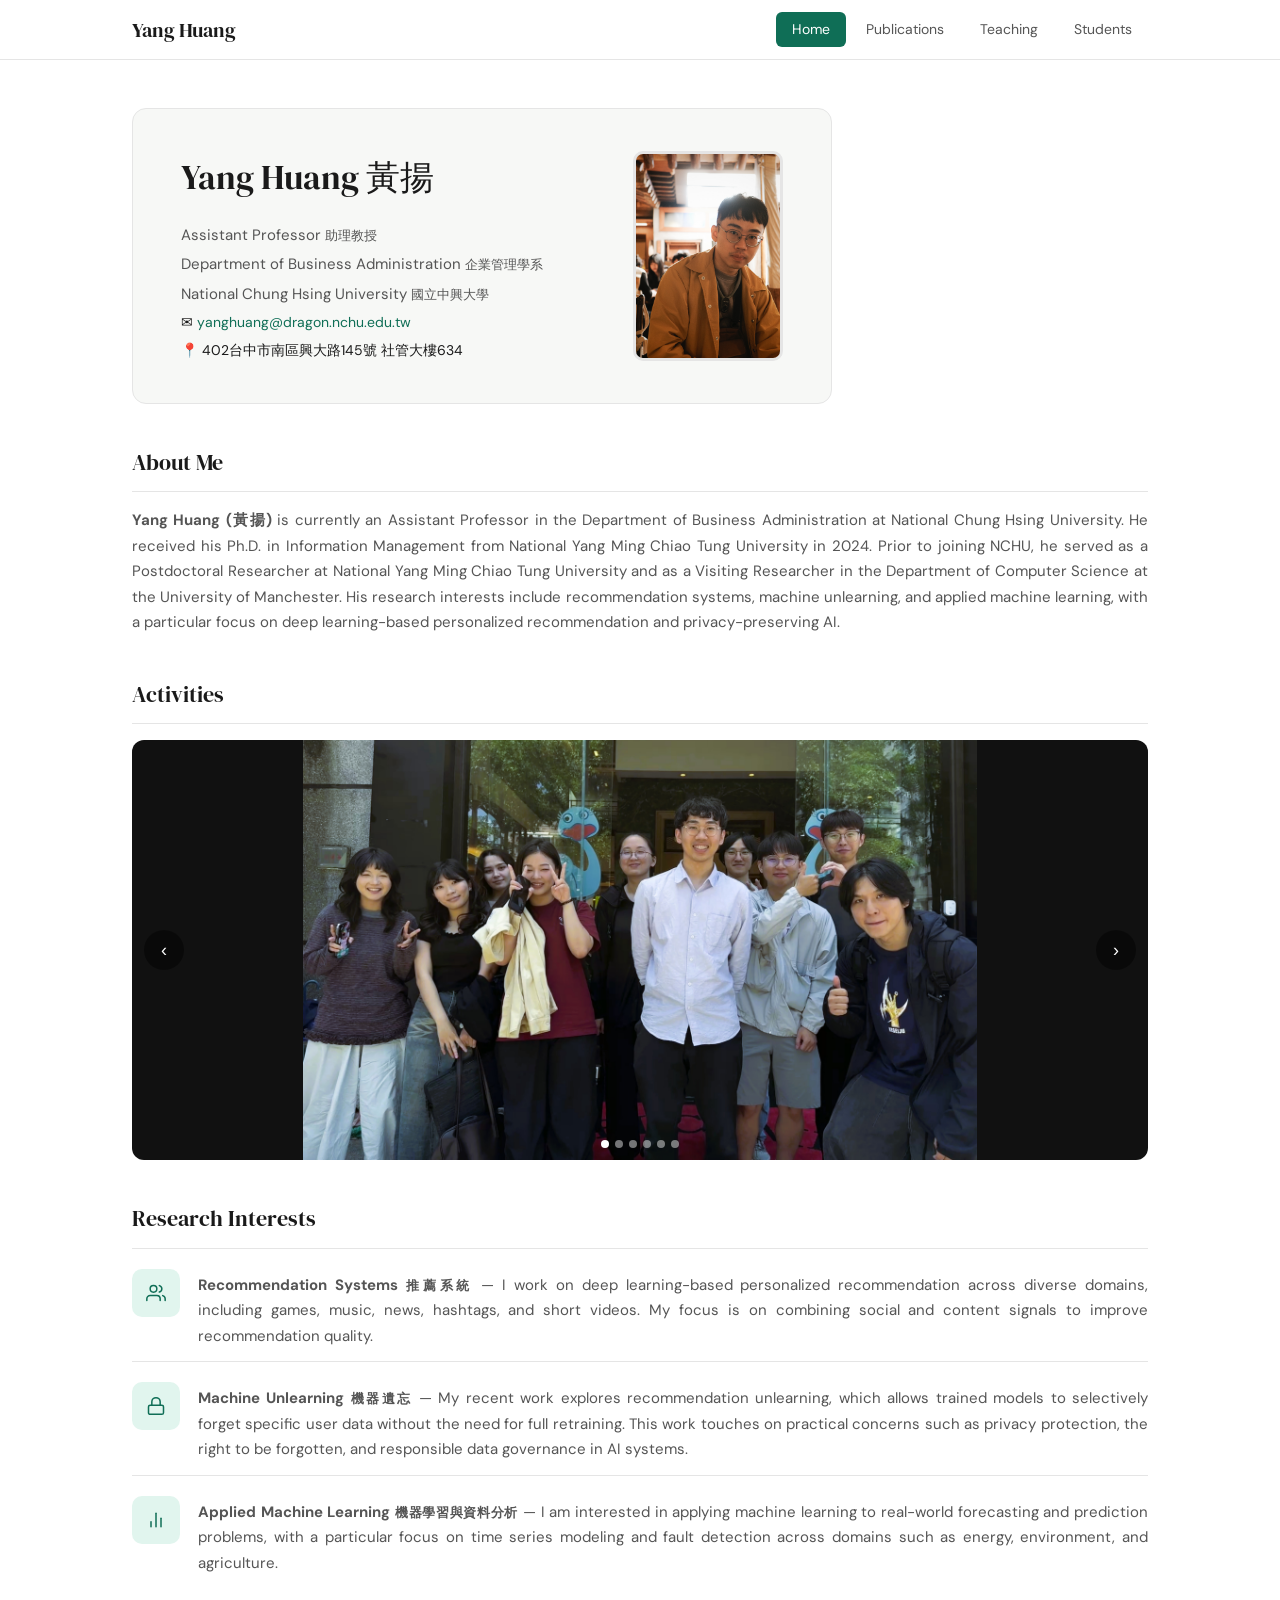
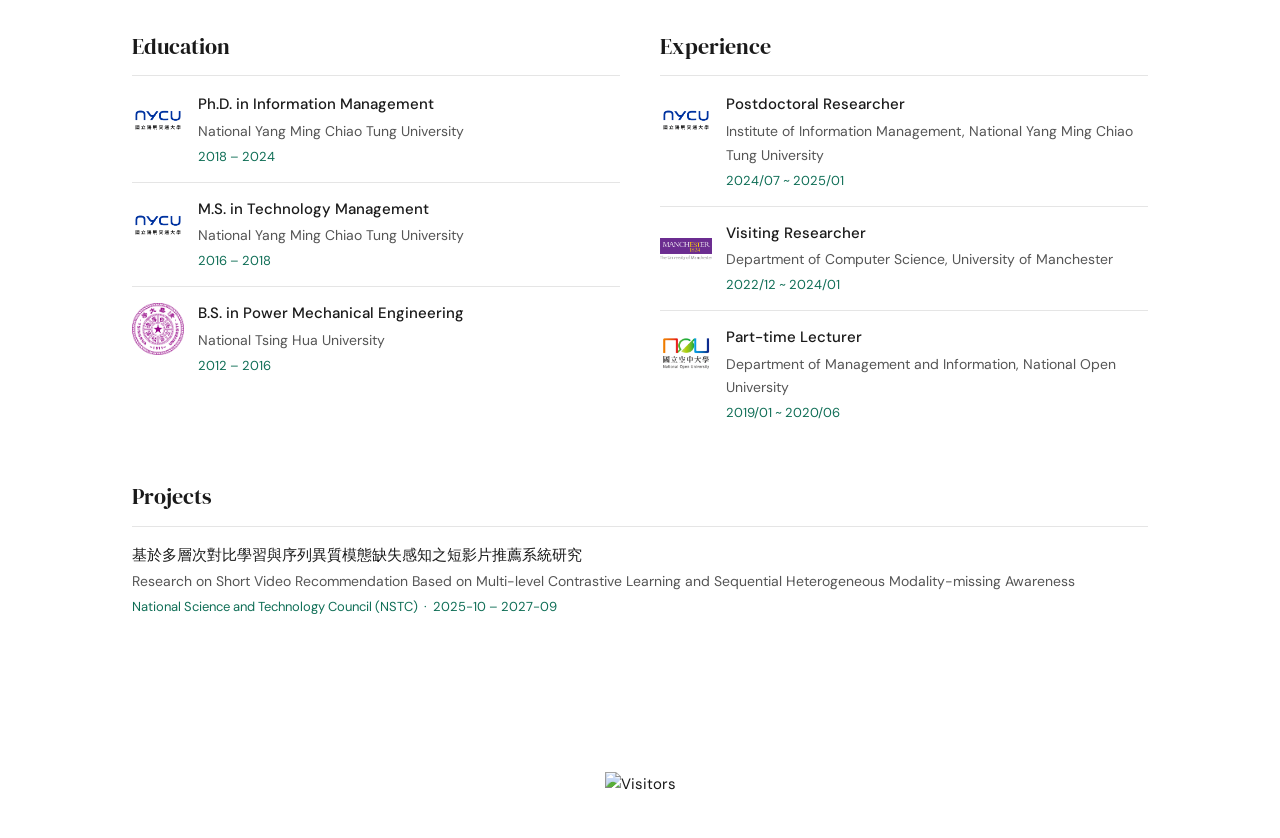
==== index.html @ a2b4f108 "Add files via upload" ====
<!DOCTYPE html>
<html lang="en">
<head>
<!-- Google tag (gtag.js) -->
<script async src="https://www.googletagmanager.com/gtag/js?id=G-E11SSV009G"></script>
<script>
  window.dataLayer = window.dataLayer || [];
  function gtag(){dataLayer.push(arguments);}
  gtag('js', new Date());
  gtag('config', 'G-E11SSV009G');
</script>
<meta charset="UTF-8">
<meta name="viewport" content="width=device-width, initial-scale=1.0">
<title>Yang Huang | National Chung Hsing University</title>
<meta name="description" content="Yang Huang (黃揚) is an Assistant Professor in the Department of Business Administration at National Chung Hsing University. His research focuses on recommendation systems, machine unlearning, and applied machine learning.">
<meta name="author" content="Yang Huang">
<link rel="canonical" href="https://yanghuangtw.github.io/">
<script type="application/ld+json">
{
  "@context": "https://schema.org",
  "@type": "Person",
  "name": "Yang Huang",
  "alternateName": "黃揚",
  "jobTitle": "Assistant Professor",
  "affiliation": {
    "@type": "Organization",
    "name": "National Chung Hsing University",
    "url": "https://www.nchu.edu.tw"
  },
  "url": "https://yanghuangtw.github.io",
  "email": "yanghuang@dragon.nchu.edu.tw",
  "sameAs": [
    "https://scholar.google.com/citations?user=jiFq088AAAAJ"
  ]
}
</script>
<link rel="stylesheet" href="style.css">
<style>
  .edu-item {
    display: flex;
    align-items: flex-start;
    gap: 14px;
  }
  .edu-logo {
    width: 52px;
    height: 52px;
    object-fit: contain;
    flex-shrink: 0;
    margin-top: 2px;
  }
  .edu-content {
    flex: 1;
  }
</style>
</head>
<body>
<nav>
  <div class="nav-inner">
    <a class="nav-name" href="index.html">Yang Huang</a>
    <div class="nav-links">
      <a href="index.html" class="active">Home</a>
      <a href="publications.html">Publications</a>
      <a href="teaching.html">Teaching</a>
      <a href="students.html">Students</a>
    </div>
  </div>
</nav>

<div class="container">
  <div class="hero-card">
    <div class="hero-text">
      <h1>Yang Huang 黃揚</h1>
      <p class="role">Assistant Professor <span style="color: var(--text-muted); font-size: 13px;">助理教授</span></p>
      <p class="role">Department of Business Administration <span style="color: var(--text-muted); font-size: 13px;">企業管理學系</span></p>
      <p class="role">National Chung Hsing University <span style="color: var(--text-muted); font-size: 13px;">國立中興大學</span></p>
      <p class="email">✉ <a href="mailto:yanghuang@dragon.nchu.edu.tw">yanghuang@dragon.nchu.edu.tw</a></p>
      <p class="email">📍 402台中市南區興大路145號 社管大樓634</p>
    </div>
    <img class="avatar" src="images/photo.JPG" alt="Yang Huang" onerror="this.style.display='none'">
  </div>

  <div class="section">
    <h2>About Me</h2>
    <p><strong>Yang Huang (黃揚)</strong> is currently an Assistant Professor in the Department of Business Administration at National Chung Hsing University. He received his Ph.D. in Information Management from National Yang Ming Chiao Tung University in 2024. Prior to joining NCHU, he served as a Postdoctoral Researcher at National Yang Ming Chiao Tung University and as a Visiting Researcher in the Department of Computer Science at the University of Manchester. His research interests include recommendation systems, machine unlearning, and applied machine learning, with a particular focus on deep learning-based personalized recommendation and privacy-preserving AI.</p>
  </div>

  <div class="section">
    <h2>Activities</h2>
    <div style="position: relative;">
      <div id="carousel" style="overflow: hidden; border-radius: 12px; background: #111;">
        <div id="carousel-track" style="display: flex; transition: transform 0.4s ease;">
          <div style="min-width: 100%; display: flex; align-items: center; justify-content: center; height: 420px;"><img src="images/Activities/合照.jpg" alt="Lab Activities" style="max-width: 100%; max-height: 420px; object-fit: contain;"></div>
          <div style="min-width: 100%; display: flex; align-items: center; justify-content: center; height: 420px;"><img src="images/Activities/1.jpg" alt="Activity 1" style="max-width: 100%; max-height: 420px; object-fit: contain;"></div>
          <div style="min-width: 100%; display: flex; align-items: center; justify-content: center; height: 420px;"><img src="images/Activities/2.jpg" alt="Activity 2" style="max-width: 100%; max-height: 420px; object-fit: contain;"></div>
          <div style="min-width: 100%; display: flex; align-items: center; justify-content: center; height: 420px;"><img src="images/Activities/3.jpg" alt="Activity 3" style="max-width: 100%; max-height: 420px; object-fit: contain;"></div>
          <div style="min-width: 100%; display: flex; align-items: center; justify-content: center; height: 420px;"><img src="images/Activities/4.jpg" alt="Activity 4" style="max-width: 100%; max-height: 420px; object-fit: contain;"></div>
          <div style="min-width: 100%; display: flex; align-items: center; justify-content: center; height: 420px;"><img src="images/Activities/5.jpg" alt="Activity 5" style="max-width: 100%; max-height: 420px; object-fit: contain;"></div>
        </div>
      </div>
      <button onclick="moveCarousel(-1)" style="position: absolute; left: 12px; top: 50%; transform: translateY(-50%); background: rgba(0,0,0,0.45); border: none; color: white; width: 40px; height: 40px; border-radius: 50%; font-size: 18px; cursor: pointer; display: flex; align-items: center; justify-content: center;">&#8249;</button>
      <button onclick="moveCarousel(1)" style="position: absolute; right: 12px; top: 50%; transform: translateY(-50%); background: rgba(0,0,0,0.45); border: none; color: white; width: 40px; height: 40px; border-radius: 50%; font-size: 18px; cursor: pointer; display: flex; align-items: center; justify-content: center;">&#8250;</button>
      <div id="carousel-dots" style="position: absolute; bottom: 12px; left: 50%; transform: translateX(-50%); display: flex; gap: 6px;">
        <span onclick="goToSlide(0)" style="width: 8px; height: 8px; border-radius: 50%; background: white; opacity: 1; cursor: pointer; display: block;"></span>
        <span onclick="goToSlide(1)" style="width: 8px; height: 8px; border-radius: 50%; background: white; opacity: 0.45; cursor: pointer; display: block;"></span>
        <span onclick="goToSlide(2)" style="width: 8px; height: 8px; border-radius: 50%; background: white; opacity: 0.45; cursor: pointer; display: block;"></span>
        <span onclick="goToSlide(3)" style="width: 8px; height: 8px; border-radius: 50%; background: white; opacity: 0.45; cursor: pointer; display: block;"></span>
        <span onclick="goToSlide(4)" style="width: 8px; height: 8px; border-radius: 50%; background: white; opacity: 0.45; cursor: pointer; display: block;"></span>
        <span onclick="goToSlide(5)" style="width: 8px; height: 8px; border-radius: 50%; background: white; opacity: 0.45; cursor: pointer; display: block;"></span>
      </div>
    </div>
  </div>

  <script>
    let current = 0;
    const total = 6;
    function updateCarousel() {
      document.getElementById('carousel-track').style.transform = 'translateX(-' + (current * 100) + '%)';
      const dots = document.querySelectorAll('#carousel-dots span');
      dots.forEach((d, i) => d.style.opacity = i === current ? '1' : '0.45');
    }
    function moveCarousel(dir) {
      current = (current + dir + total) % total;
      updateCarousel();
    }
    function goToSlide(i) {
      current = i;
      updateCarousel();
    }
  </script>

  <div class="section" id="photo-before-research">
    <h2>Research Interests</h2>
    <ul class="research-list">
      <li style="display: flex; gap: 18px; align-items: flex-start; padding: 20px 0 12px; border-bottom: 1px solid var(--border);">
        <div style="width: 48px; height: 48px; border-radius: 10px; background: var(--green-light); display: flex; align-items: center; justify-content: center; flex-shrink: 0;">
          <svg width="20" height="20" viewBox="0 0 24 24" fill="none" stroke="#0F6E56" stroke-width="1.8" stroke-linecap="round" stroke-linejoin="round"><path d="M17 21v-2a4 4 0 0 0-4-4H5a4 4 0 0 0-4 4v2"/><circle cx="9" cy="7" r="4"/><path d="M23 21v-2a4 4 0 0 0-3-3.87"/><path d="M16 3.13a4 4 0 0 1 0 7.75"/></svg>
        </div>
        <div style="padding-top: 4px;"><strong>Recommendation Systems <span style="color: var(--text-muted); font-size: 13px;">推薦系統</span></strong> — I work on deep learning-based personalized recommendation across diverse domains, including games, music, news, hashtags, and short videos. My focus is on combining social and content signals to improve recommendation quality.</div>
      </li>
      <li style="display: flex; gap: 18px; align-items: flex-start; padding: 20px 0 12px; border-bottom: 1px solid var(--border);">
        <div style="width: 48px; height: 48px; border-radius: 10px; background: var(--green-light); display: flex; align-items: center; justify-content: center; flex-shrink: 0;">
          <svg width="20" height="20" viewBox="0 0 24 24" fill="none" stroke="#0F6E56" stroke-width="1.8" stroke-linecap="round" stroke-linejoin="round"><rect x="3" y="11" width="18" height="11" rx="2" ry="2"/><path d="M7 11V7a5 5 0 0 1 10 0v4"/></svg>
        </div>
        <div style="padding-top: 4px;"><strong>Machine Unlearning <span style="color: var(--text-muted); font-size: 13px;">機器遺忘</span></strong> — My recent work explores recommendation unlearning, which allows trained models to selectively forget specific user data without the need for full retraining. This work touches on practical concerns such as privacy protection, the right to be forgotten, and responsible data governance in AI systems.</div>
      </li>
      <li style="display: flex; gap: 18px; align-items: flex-start; padding: 20px 0 12px;">
        <div style="width: 48px; height: 48px; border-radius: 10px; background: var(--green-light); display: flex; align-items: center; justify-content: center; flex-shrink: 0;">
          <svg width="20" height="20" viewBox="0 0 24 24" fill="none" stroke="#0F6E56" stroke-width="1.8" stroke-linecap="round" stroke-linejoin="round"><line x1="18" y1="20" x2="18" y2="10"/><line x1="12" y1="20" x2="12" y2="4"/><line x1="6" y1="20" x2="6" y2="14"/></svg>
        </div>
        <div style="padding-top: 4px;"><strong>Applied Machine Learning <span style="color: var(--text-muted); font-size: 13px;">機器學習與資料分析</span></strong> — I am interested in applying machine learning to real-world forecasting and prediction problems, with a particular focus on time series modeling and fault detection across domains such as energy, environment, and agriculture.</div>
      </li>
    </ul>
  </div>

  <div class="two-col">
    <div class="section">
      <h2>Education</h2>

      <div class="edu-item">
        <img class="edu-logo" src="images/logo-nycu.png" alt="NYCU">
        <div class="edu-content">
          <div class="degree">Ph.D. in Information Management</div>
          <div class="school">National Yang Ming Chiao Tung University</div>
          <div class="year">2018 – 2024</div>
        </div>
      </div>

      <div class="edu-item">
        <img class="edu-logo" src="images/logo-nycu.png" alt="NYCU">
        <div class="edu-content">
          <div class="degree">M.S. in Technology Management</div>
          <div class="school">National Yang Ming Chiao Tung University</div>
          <div class="year">2016 – 2018</div>
        </div>
      </div>

      <div class="edu-item">
        <img class="edu-logo" src="images/logo-nthu.png" alt="NTHU">
        <div class="edu-content">
          <div class="degree">B.S. in Power Mechanical Engineering</div>
          <div class="school">National Tsing Hua University</div>
          <div class="year">2012 – 2016</div>
        </div>
      </div>
    </div>

    <div class="section">
      <h2>Experience</h2>

      <div class="edu-item">
        <img class="edu-logo" src="images/logo-nycu.png" alt="NYCU">
        <div class="edu-content">
          <div class="degree">Postdoctoral Researcher</div>
          <div class="school">Institute of Information Management, National Yang Ming Chiao Tung University</div>
          <div class="year">2024/07 ~ 2025/01</div>
        </div>
      </div>

      <div class="edu-item">
        <img class="edu-logo" src="images/logo-manchester.png" alt="University of Manchester">
        <div class="edu-content">
          <div class="degree">Visiting Researcher</div>
          <div class="school">Department of Computer Science, University of Manchester</div>
          <div class="year">2022/12 ~ 2024/01</div>
        </div>
      </div>

      <div class="edu-item">
        <img class="edu-logo" src="images/logo-nou.png" alt="National Open University">
        <div class="edu-content">
          <div class="degree">Part-time Lecturer</div>
          <div class="school">Department of Management and Information, National Open University</div>
          <div class="year">2019/01 ~ 2020/06</div>
        </div>
      </div>
    </div>
  </div>

  <div class="section">
    <h2>Projects</h2>
    <div class="edu-item">
      <div class="edu-content">
        <div class="degree">基於多層次對比學習與序列異質模態缺失感知之短影片推薦系統研究</div>
        <div class="school">Research on Short Video Recommendation Based on Multi-level Contrastive Learning and Sequential Heterogeneous Modality-missing Awareness</div>
        <div class="year">National Science and Technology Council (NSTC) &nbsp;·&nbsp; 2025-10 – 2027-09</div>
      </div>
    </div>
  </div>


</div>

<div style="text-align: center; padding: 20px 0 40px;">
  <img src="https://visitor-badge.laobi.icu/badge?page_id=yanghuangtw.github.io" alt="Visitors">
</div>
</body>
</html>
---- style.css ----
@import url('https://fonts.googleapis.com/css2?family=DM+Sans:wght@300;400;500&family=DM+Serif+Display&display=swap');

:root {
  --green: #0F6E56;
  --green-light: #E1F5EE;
  --green-mid: #1D9E75;
  --green-dark: #085041;
  --text: #1a1a1a;
  --text-muted: #555;
  --border: #e5e5e5;
  --bg: #ffffff;
  --bg-soft: #f7f8f6;
}
* { box-sizing: border-box; margin: 0; padding: 0; }
body { font-family: 'DM Sans', sans-serif; color: var(--text); background: var(--bg); font-size: 15px; line-height: 1.7; text-align: justify; }

nav { padding: 0; height: 60px; border-bottom: 1px solid var(--border); background: var(--bg); position: sticky; top: 0; z-index: 100; }
.nav-inner { max-width: 1080px; margin: 0 auto; padding: 0 32px; height: 100%; display: flex; align-items: center; justify-content: space-between; }
.nav-name { font-family: 'DM Serif Display', serif; font-size: 20px; color: var(--text); text-decoration: none; }
.nav-links { display: flex; gap: 4px; }
.nav-links a { padding: 6px 16px; font-size: 14px; color: var(--text-muted); text-decoration: none; border-radius: 6px; transition: background 0.15s, color 0.15s; }
.nav-links a:hover { background: var(--bg-soft); color: var(--text); }
.nav-links a.active { background: var(--green); color: white; }

.container { max-width: 1080px; margin: 0 auto; padding: 48px 32px 80px; }

.hero-card { background: var(--bg-soft); border: 1px solid var(--border); border-radius: 14px; padding: 40px 48px; display: flex; align-items: center; gap: 48px; margin-bottom: 40px; max-width: 700px; }
.hero-text { flex: 1; }
.hero-text h1 { font-family: 'DM Serif Display', serif; font-size: 34px; font-weight: 400; color: var(--text); margin-bottom: 16px; }
.hero-text .role { font-size: 15px; color: var(--text-muted); margin-bottom: 4px; }
.hero-text .email { margin-top: 4px; font-size: 14px; }
.hero-text .email:first-of-type { margin-top: 28px; }
.hero-text .email a { color: var(--green); text-decoration: none; }
.hero-text .email a:hover { text-decoration: underline; }
.avatar { width: 150px; height: 210px; border-radius: 10px; object-fit: cover; object-position: center top; border: 3px solid var(--border); flex-shrink: 0; background: var(--border); display: flex; align-items: center; justify-content: center; font-size: 12px; color: var(--text-muted); }

.section { margin-bottom: 40px; }
.section h2 { font-family: 'DM Serif Display', serif; font-size: 22px; font-weight: 400; color: var(--text); margin-bottom: 16px; padding-bottom: 10px; border-bottom: 1px solid var(--border); text-align: left; }
.research-list { margin-top: -16px; }
.research-list li::before { display: none !important; }
.section p { color: var(--text-muted); margin-bottom: 12px; }
.section ul { list-style: none; padding: 0; }
.section ul li { color: var(--text-muted); padding: 5px 0 5px 18px; position: relative; }
.section ul li::before { content: ''; position: absolute; left: 0; top: 14px; width: 6px; height: 6px; border-radius: 50%; background: var(--green-mid); }
.edu-item { padding: 14px 0; border-bottom: 1px solid var(--border); }
.edu-item:first-of-type { padding-top: 0; }
.edu-item:last-child { border-bottom: none; }
.edu-item .degree { font-weight: 500; color: var(--text); margin-bottom: 2px; text-align: left; }
.edu-item .school { font-size: 14px; color: var(--text-muted); text-align: left; }
.edu-item .year { font-size: 13px; color: var(--green); margin-top: 2px; text-align: left; }

.pub-year { font-family: 'DM Serif Display', serif; font-size: 20px; color: var(--text); margin: 28px 0 14px; padding-bottom: 8px; border-bottom: 1px solid var(--border); }
.pub-year:first-child { margin-top: 0; }
.pub-item { padding: 14px 0; border-bottom: 1px solid var(--border); }
.pub-item:last-child { border-bottom: none; }
.pub-item .pub-title { font-weight: 500; color: var(--text); margin-bottom: 4px; line-height: 1.5; }
.pub-item .pub-authors { font-size: 13px; color: var(--text-muted); margin-bottom: 3px; }
.pub-item .pub-venue { font-size: 13px; color: var(--green); font-style: italic; }
.pub-num { color: var(--text-muted); font-weight: 400; margin-right: 6px; font-size: 13px; }
.pub-badge { display: inline-block; font-size: 11px; padding: 2px 8px; border-radius: 4px; margin-right: 6px; font-weight: 500; }
.badge-journal { background: var(--green-light); color: var(--green-dark); }
.badge-conf { background: #EEF2FF; color: #3730A3; }

.course-item { padding: 16px 0; border-bottom: 1px solid var(--border); display: flex; align-items: flex-start; gap: 16px; }
.course-item:last-child { border-bottom: none; }
.course-icon { width: 40px; height: 40px; border-radius: 8px; background: var(--green-light); display: flex; align-items: center; justify-content: center; flex-shrink: 0; }
.course-icon svg { width: 18px; height: 18px; stroke: var(--green); fill: none; stroke-width: 1.5; stroke-linecap: round; stroke-linejoin: round; }
.course-name { font-weight: 500; color: var(--text); margin-bottom: 2px; }
.course-desc { font-size: 13px; color: var(--text-muted); }

.recruit-box { background: var(--green-light); border: 1px solid #9FE1CB; border-radius: 12px; padding: 28px 32px; margin-bottom: 32px; }
.recruit-box h3 { font-family: 'DM Serif Display', serif; font-size: 20px; color: var(--green-dark); margin-bottom: 10px; }
.recruit-box p { font-size: 14px; color: var(--green-dark); opacity: 0.85; }
.recruit-box a { color: var(--green); }

.two-col { display: grid; grid-template-columns: 1fr 1fr; gap: 40px; margin-bottom: 40px; }
.two-col .section { margin-bottom: 0; }

@media (max-width: 768px) {
  .nav-inner { padding: 0 20px; }
  .nav-links a { padding: 6px 10px; font-size: 13px; }

  .container { padding: 28px 20px 60px; }

  .hero-card { flex-direction: column; align-items: center; text-align: center; padding: 28px 24px; max-width: 100%; gap: 20px; }
  .hero-text h1 { font-size: 26px; }
  .hero-text .email:first-of-type { margin-top: 16px; }
  .avatar { width: 120px; height: 160px; }

  .two-col { grid-template-columns: 1fr; gap: 0; }

  .students-grid { grid-template-columns: repeat(2, 1fr); }
}

@media (max-width: 480px) {
  nav { height: auto; }
  .nav-inner { padding: 12px 16px; flex-wrap: wrap; gap: 10px; }
  .nav-links { flex-wrap: wrap; gap: 4px; }
  .nav-links a { padding: 4px 8px; font-size: 12px; }

  .hero-text h1 { font-size: 22px; }

  .students-grid { grid-template-columns: 1fr; }

  .recruit-box { padding: 20px; }
}
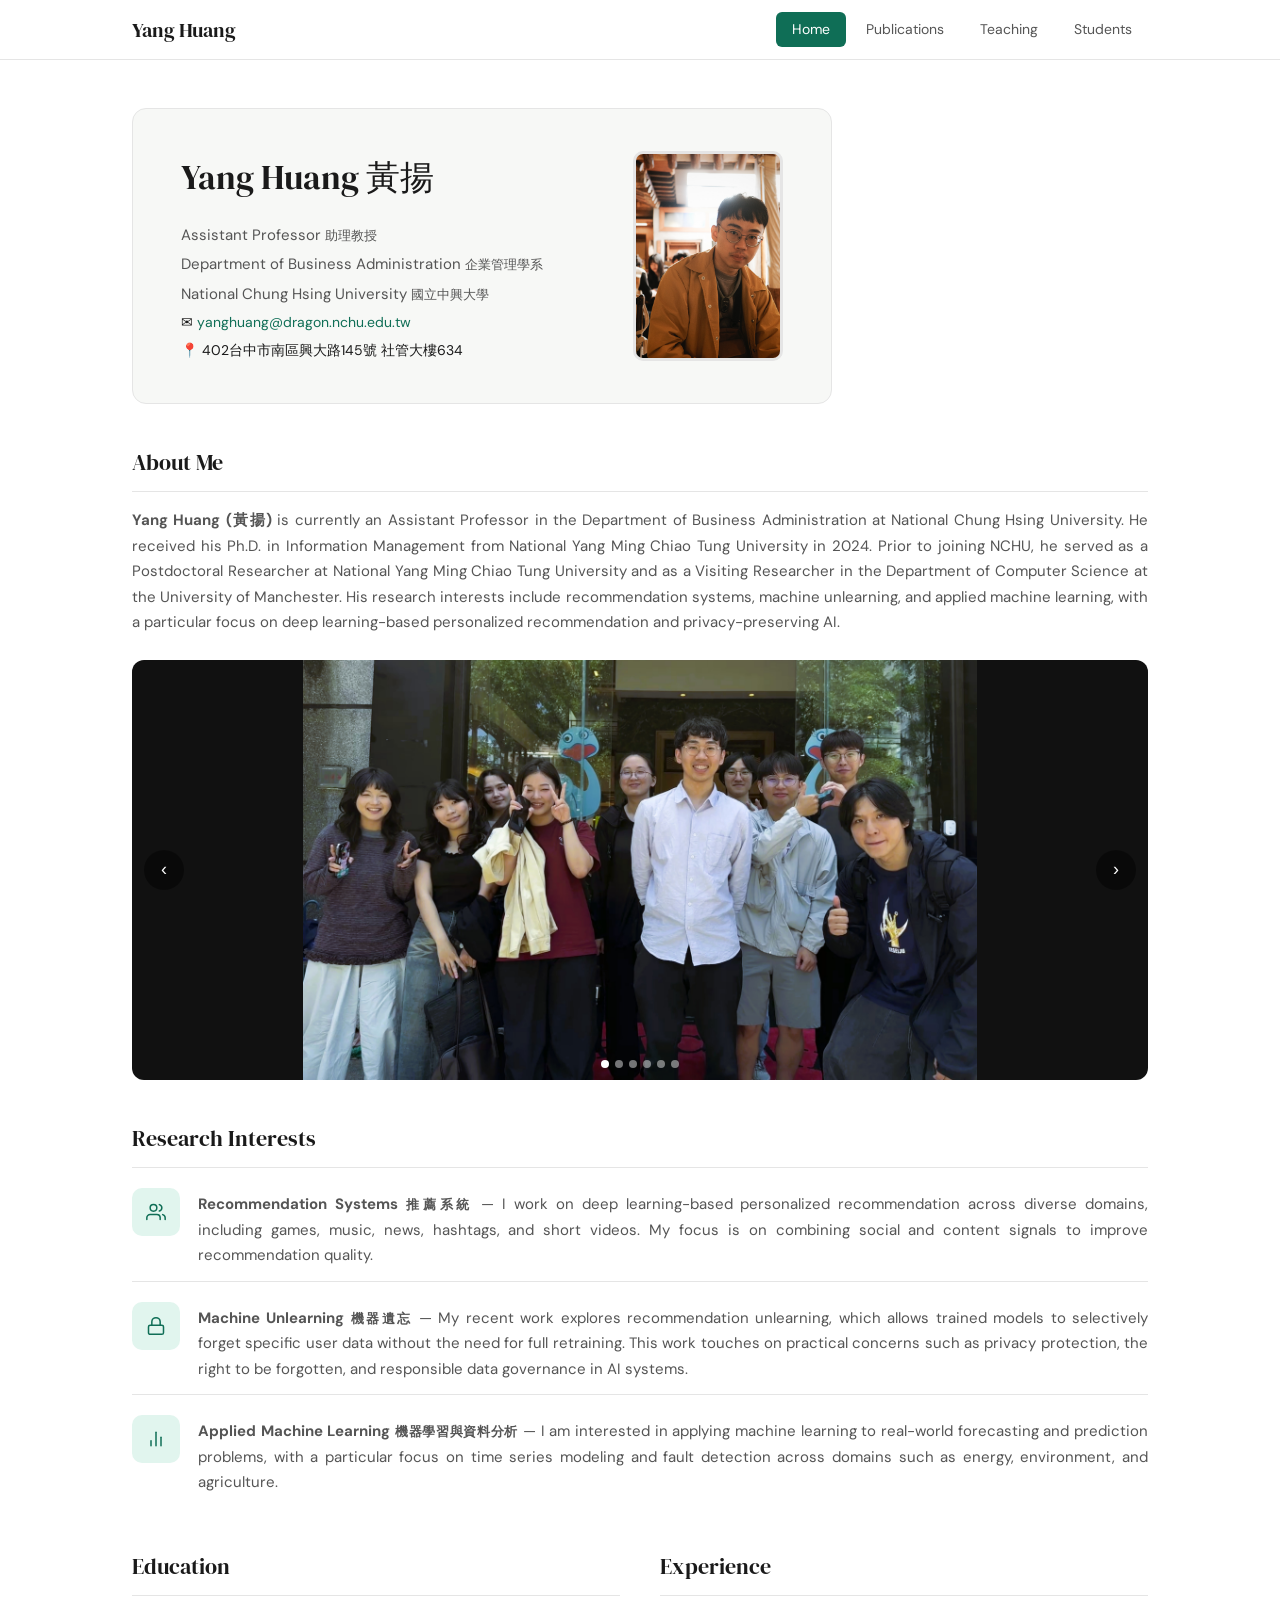
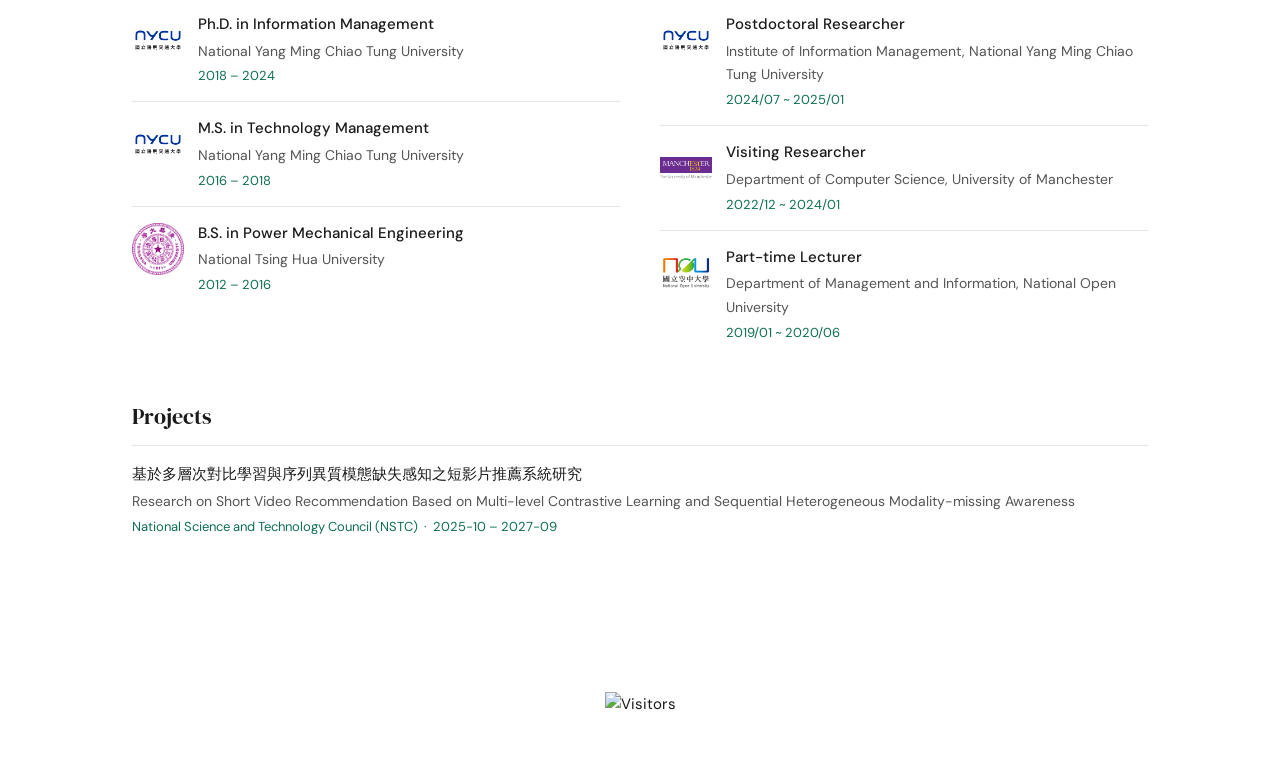
==== commit 88b8a754: "Add files via upload" ====
--- a/index.html
+++ b/index.html
@@ -82,19 +82,15 @@
   <div class="section">
     <h2>About Me</h2>
     <p><strong>Yang Huang (黃揚)</strong> is currently an Assistant Professor in the Department of Business Administration at National Chung Hsing University. He received his Ph.D. in Information Management from National Yang Ming Chiao Tung University in 2024. Prior to joining NCHU, he served as a Postdoctoral Researcher at National Yang Ming Chiao Tung University and as a Visiting Researcher in the Department of Computer Science at the University of Manchester. His research interests include recommendation systems, machine unlearning, and applied machine learning, with a particular focus on deep learning-based personalized recommendation and privacy-preserving AI.</p>
-  </div>
-
-  <div class="section">
-    <h2>Activities</h2>
-    <div style="position: relative;">
+    <div style="position: relative; margin-top: 24px;">
       <div id="carousel" style="overflow: hidden; border-radius: 12px; background: #111;">
         <div id="carousel-track" style="display: flex; transition: transform 0.4s ease;">
-          <div style="min-width: 100%; display: flex; align-items: center; justify-content: center; height: 420px;"><img src="images/Activities/合照.jpg" alt="Lab Activities" style="max-width: 100%; max-height: 420px; object-fit: contain;"></div>
           <div style="min-width: 100%; display: flex; align-items: center; justify-content: center; height: 420px;"><img src="images/Activities/1.jpg" alt="Activity 1" style="max-width: 100%; max-height: 420px; object-fit: contain;"></div>
           <div style="min-width: 100%; display: flex; align-items: center; justify-content: center; height: 420px;"><img src="images/Activities/2.jpg" alt="Activity 2" style="max-width: 100%; max-height: 420px; object-fit: contain;"></div>
           <div style="min-width: 100%; display: flex; align-items: center; justify-content: center; height: 420px;"><img src="images/Activities/3.jpg" alt="Activity 3" style="max-width: 100%; max-height: 420px; object-fit: contain;"></div>
           <div style="min-width: 100%; display: flex; align-items: center; justify-content: center; height: 420px;"><img src="images/Activities/4.jpg" alt="Activity 4" style="max-width: 100%; max-height: 420px; object-fit: contain;"></div>
           <div style="min-width: 100%; display: flex; align-items: center; justify-content: center; height: 420px;"><img src="images/Activities/5.jpg" alt="Activity 5" style="max-width: 100%; max-height: 420px; object-fit: contain;"></div>
+          <div style="min-width: 100%; display: flex; align-items: center; justify-content: center; height: 420px;"><img src="images/Activities/6.jpg" alt="Activity 6" style="max-width: 100%; max-height: 420px; object-fit: contain;"></div>
         </div>
       </div>
       <button onclick="moveCarousel(-1)" style="position: absolute; left: 12px; top: 50%; transform: translateY(-50%); background: rgba(0,0,0,0.45); border: none; color: white; width: 40px; height: 40px; border-radius: 50%; font-size: 18px; cursor: pointer; display: flex; align-items: center; justify-content: center;">&#8249;</button>
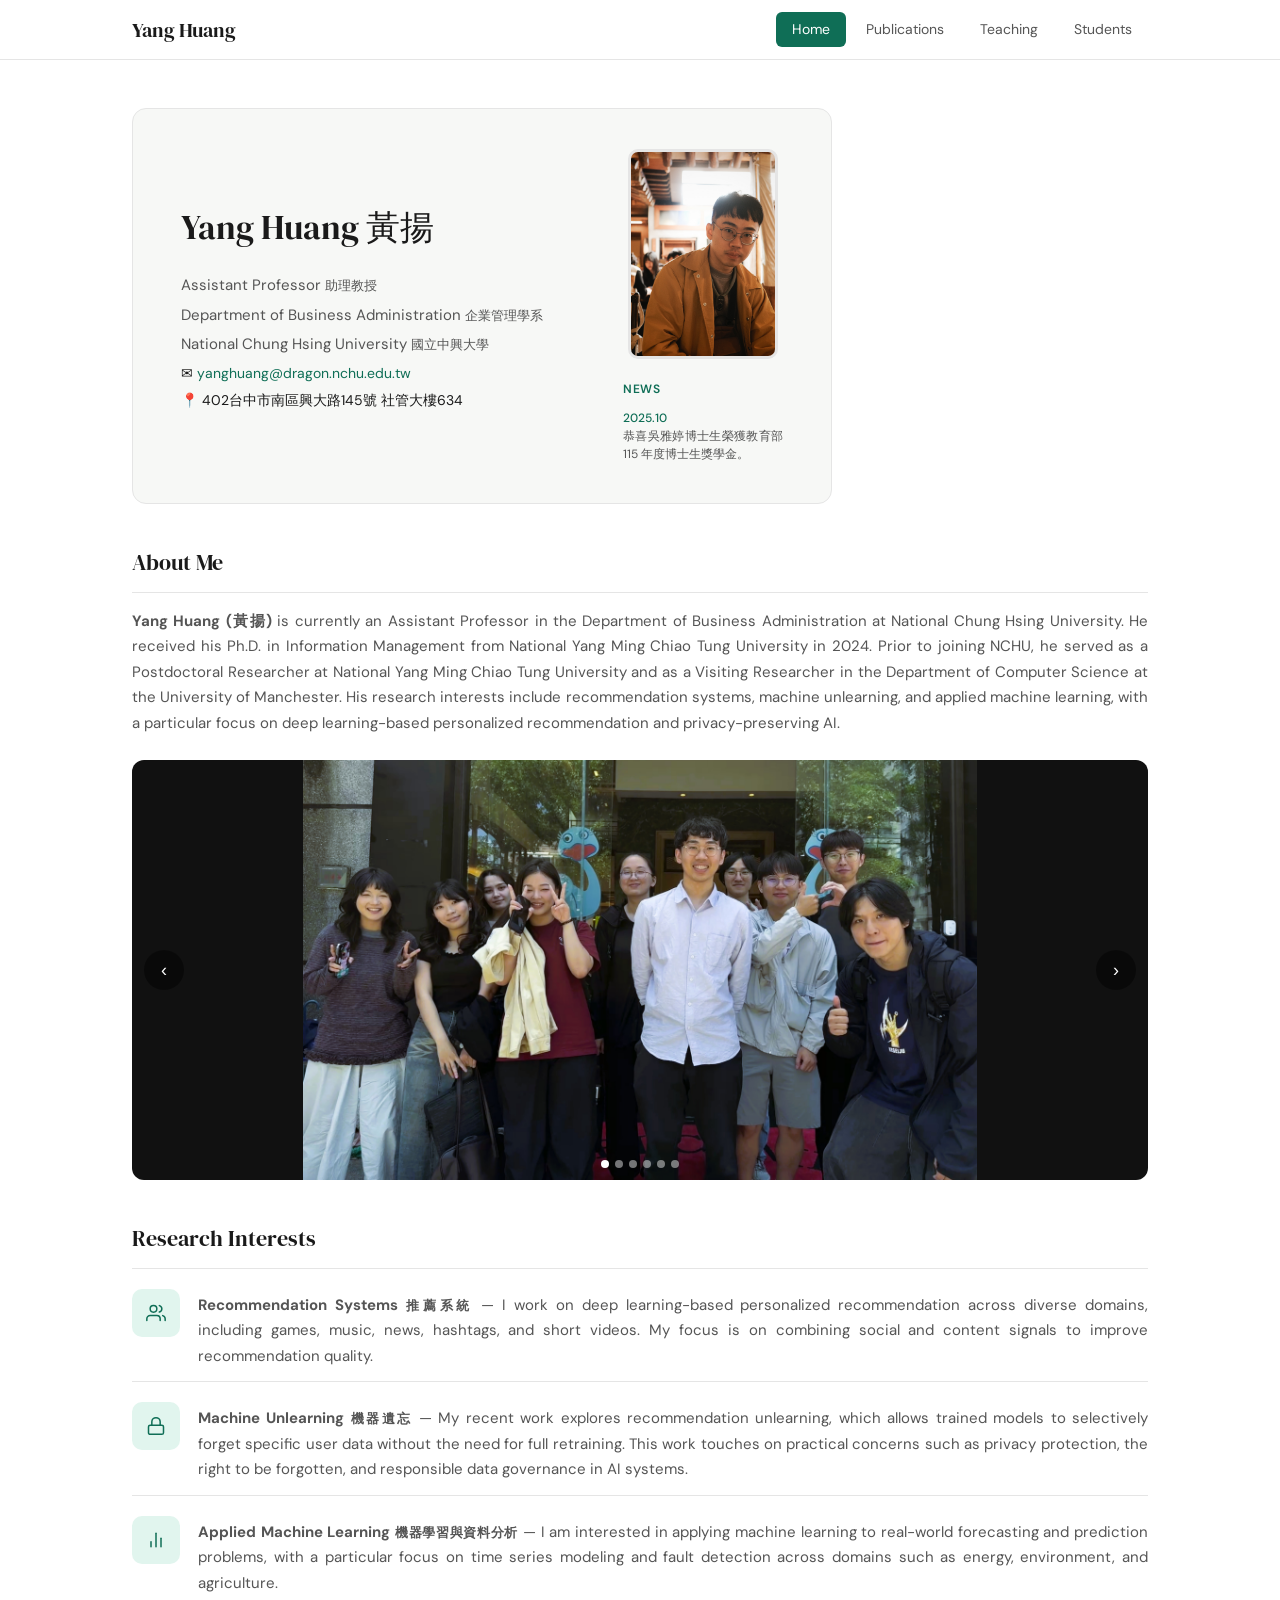
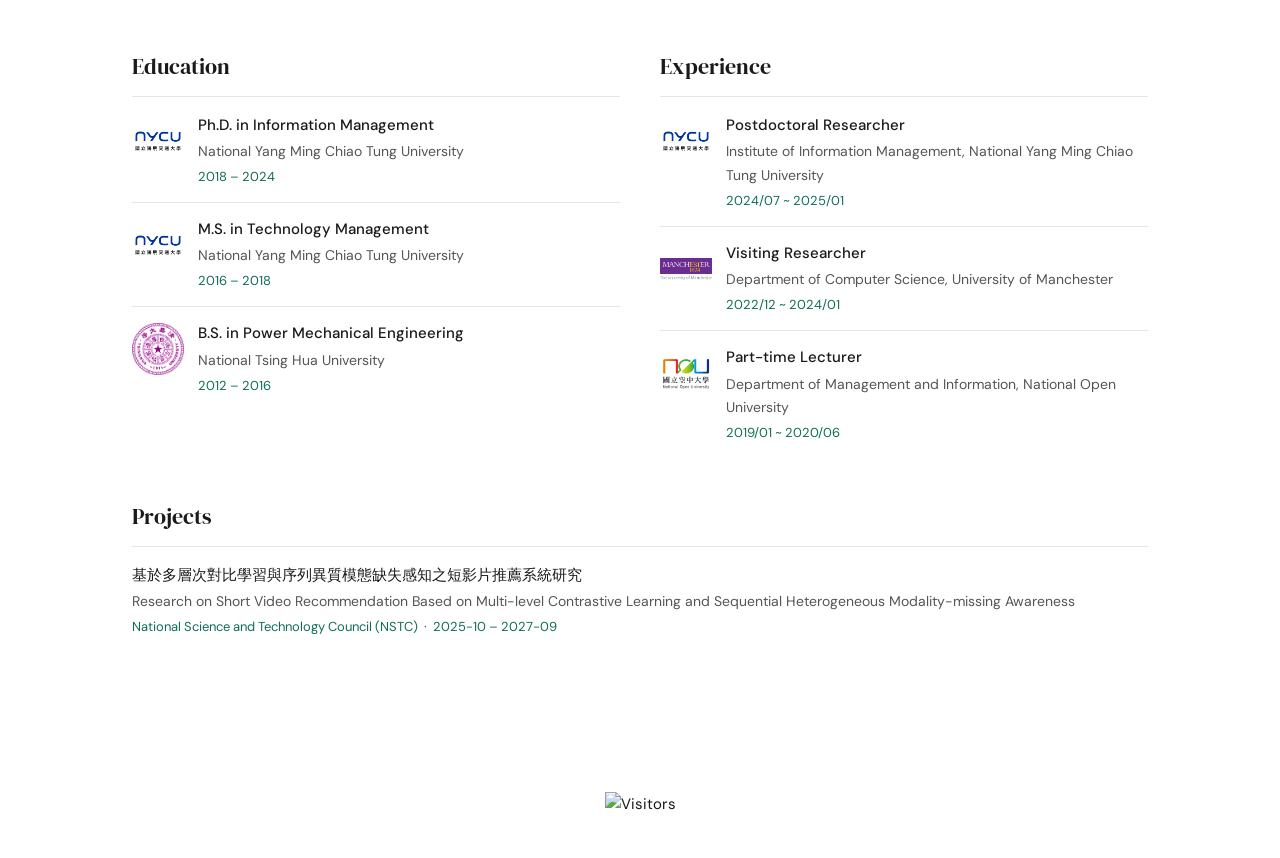
==== commit d3ebf19f: "Add files via upload" ====
--- a/index.html
+++ b/index.html
@@ -76,7 +76,15 @@
       <p class="email">✉ <a href="mailto:yanghuang@dragon.nchu.edu.tw">yanghuang@dragon.nchu.edu.tw</a></p>
       <p class="email">📍 402台中市南區興大路145號 社管大樓634</p>
     </div>
-    <img class="avatar" src="images/photo.JPG" alt="Yang Huang" onerror="this.style.display='none'">
+    <div style="display: flex; flex-direction: column; align-items: center; gap: 20px; flex-shrink: 0;">
+      <img class="avatar" src="images/photo.JPG" alt="Yang Huang" onerror="this.style.display='none'" style="margin: 0;">
+      <div style="width: 160px;">
+        <div style="font-size: 12px; font-weight: 600; color: var(--green); letter-spacing: 0.06em; text-transform: uppercase; margin-bottom: 10px;">News</div>
+        <div style="display: flex; flex-direction: column; gap: 8px;">
+          <div style="font-size: 12px; color: var(--text-muted); line-height: 1.5;"><span style="color: var(--green); font-weight: 500;">2025.10</span><br>恭喜吳雅婷博士生榮獲教育部 115 年度博士生獎學金。</div>
+        </div>
+      </div>
+    </div>
   </div>
 
   <div class="section">
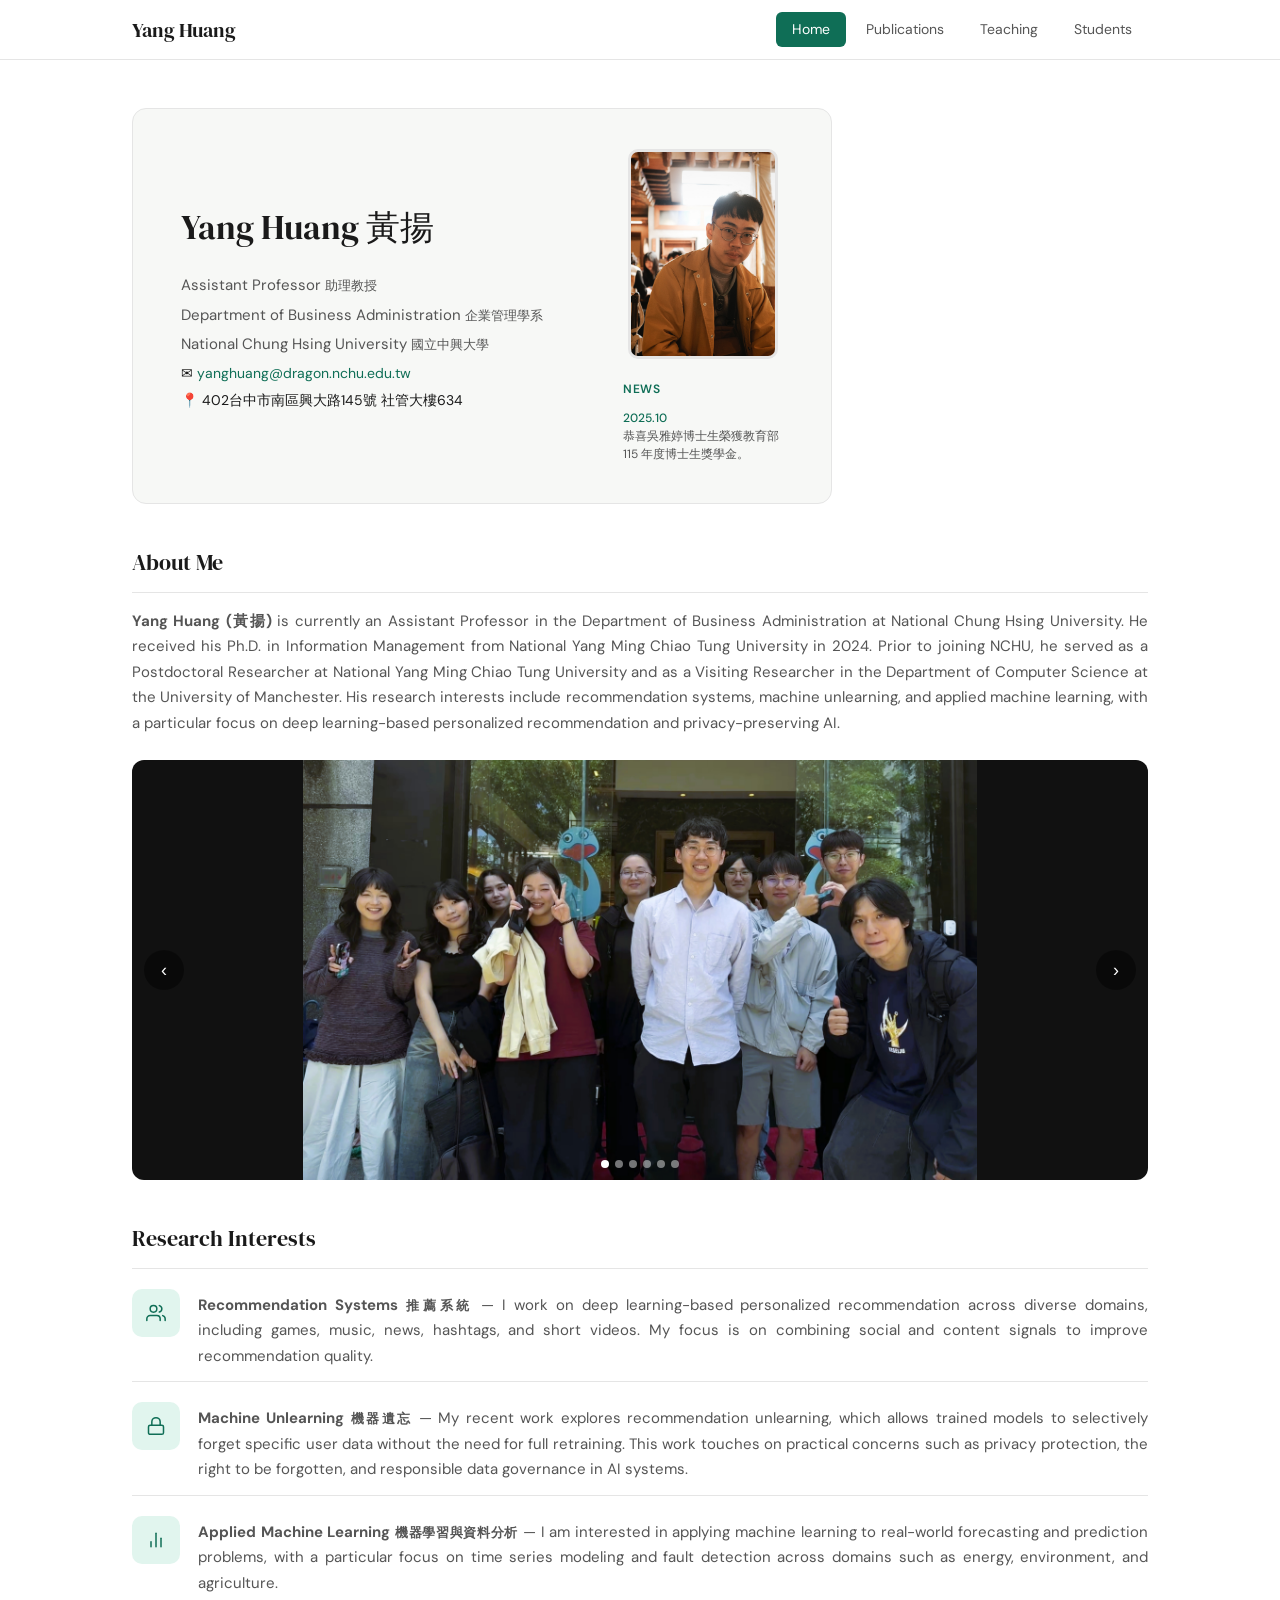
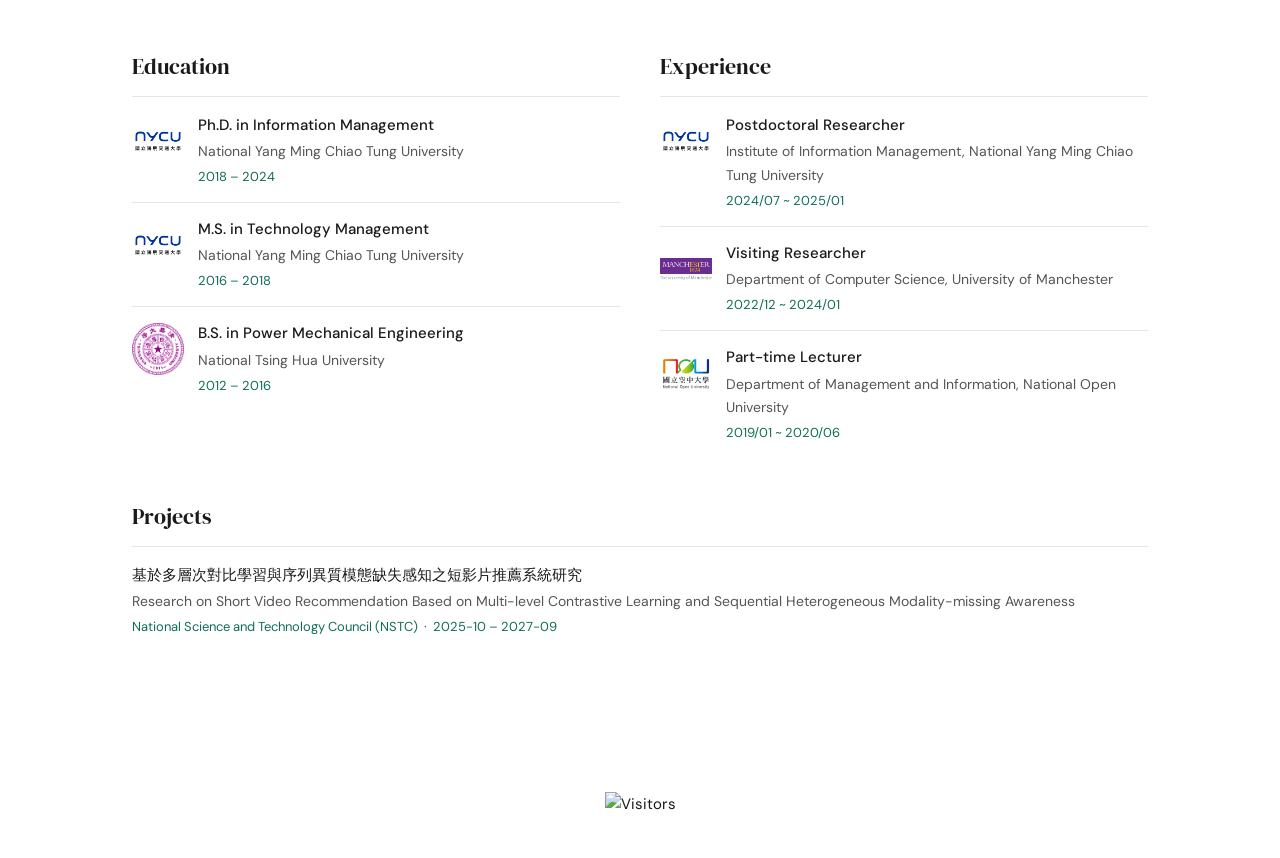
==== commit 83f1ced1: "Add files via upload" ====
--- a/index.html
+++ b/index.html
@@ -80,7 +80,7 @@
       <img class="avatar" src="images/photo.JPG" alt="Yang Huang" onerror="this.style.display='none'" style="margin: 0;">
       <div style="width: 160px;">
         <div style="font-size: 12px; font-weight: 600; color: var(--green); letter-spacing: 0.06em; text-transform: uppercase; margin-bottom: 10px;">News</div>
-        <div style="display: flex; flex-direction: column; gap: 8px;">
+        <div style="max-height: 160px; overflow-y: auto; display: flex; flex-direction: column; gap: 8px; padding-right: 4px;">
           <div style="font-size: 12px; color: var(--text-muted); line-height: 1.5;"><span style="color: var(--green); font-weight: 500;">2025.10</span><br>恭喜吳雅婷博士生榮獲教育部 115 年度博士生獎學金。</div>
         </div>
       </div>
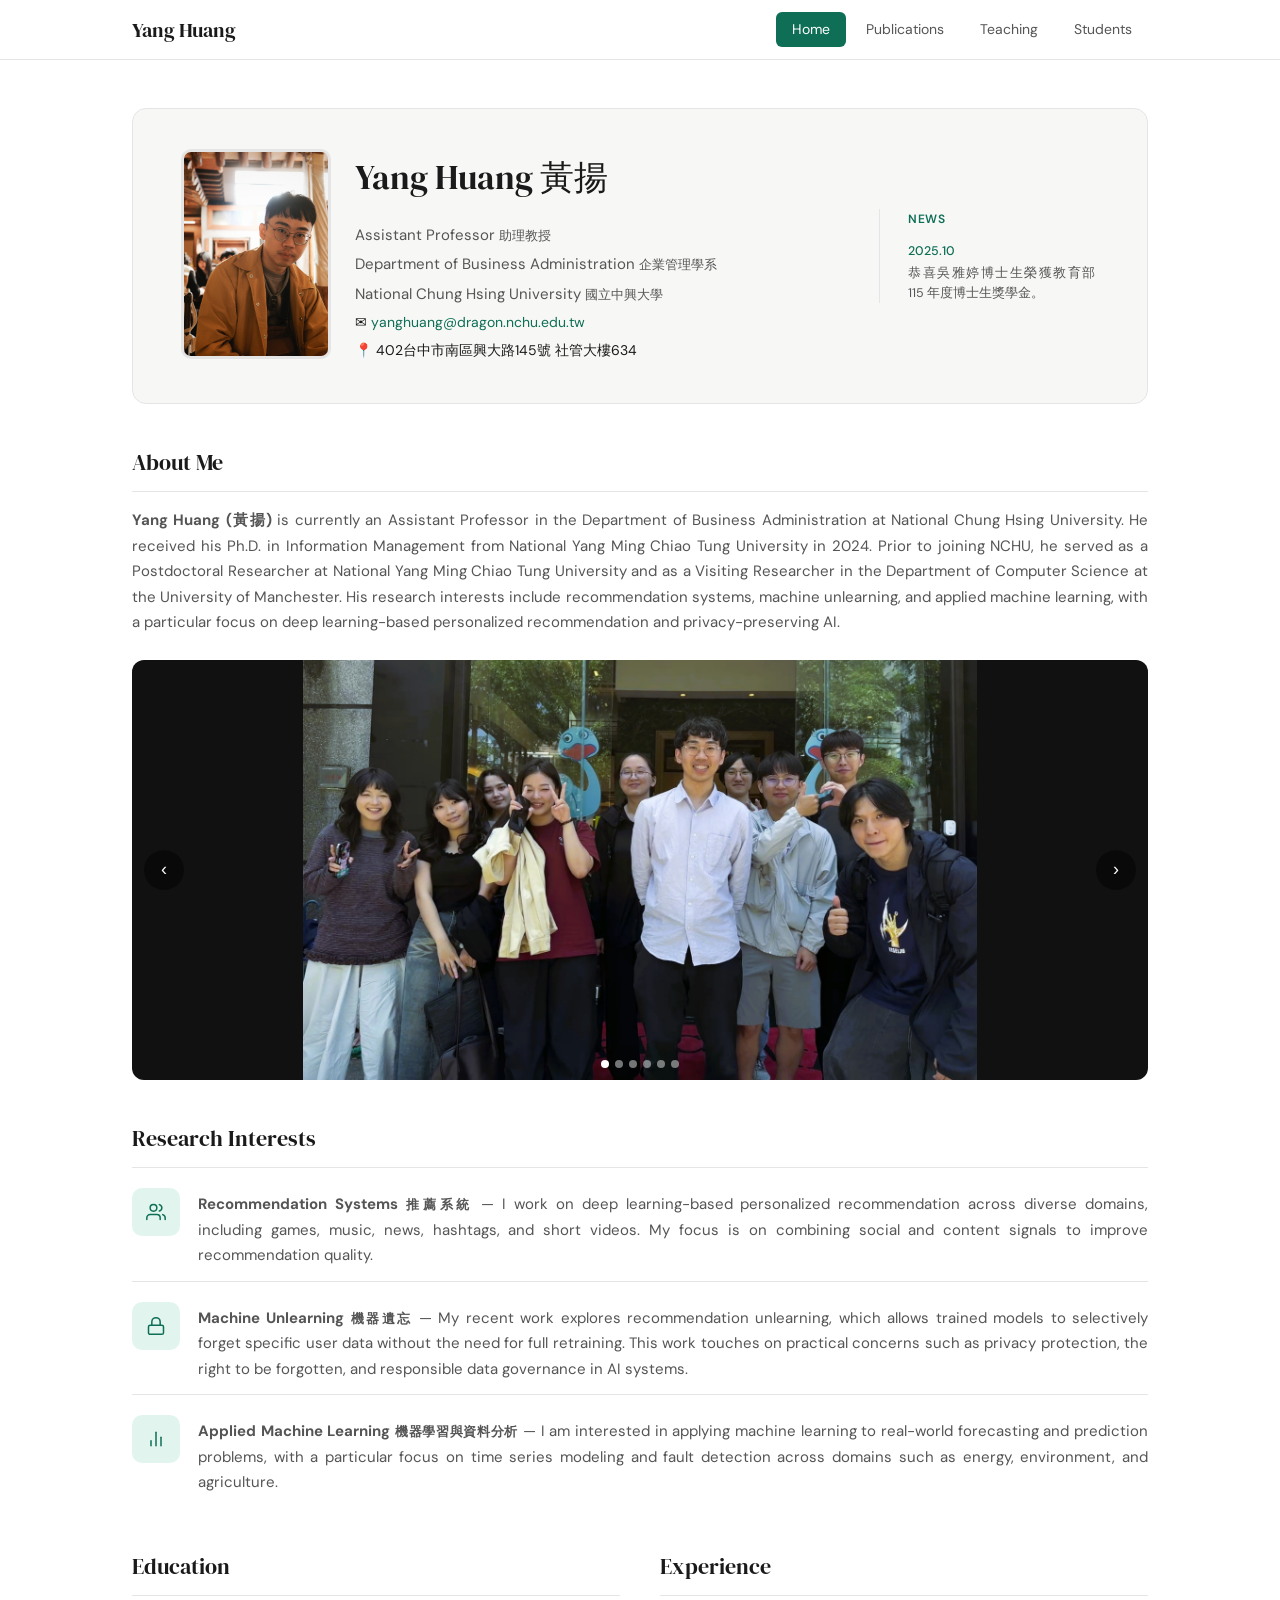
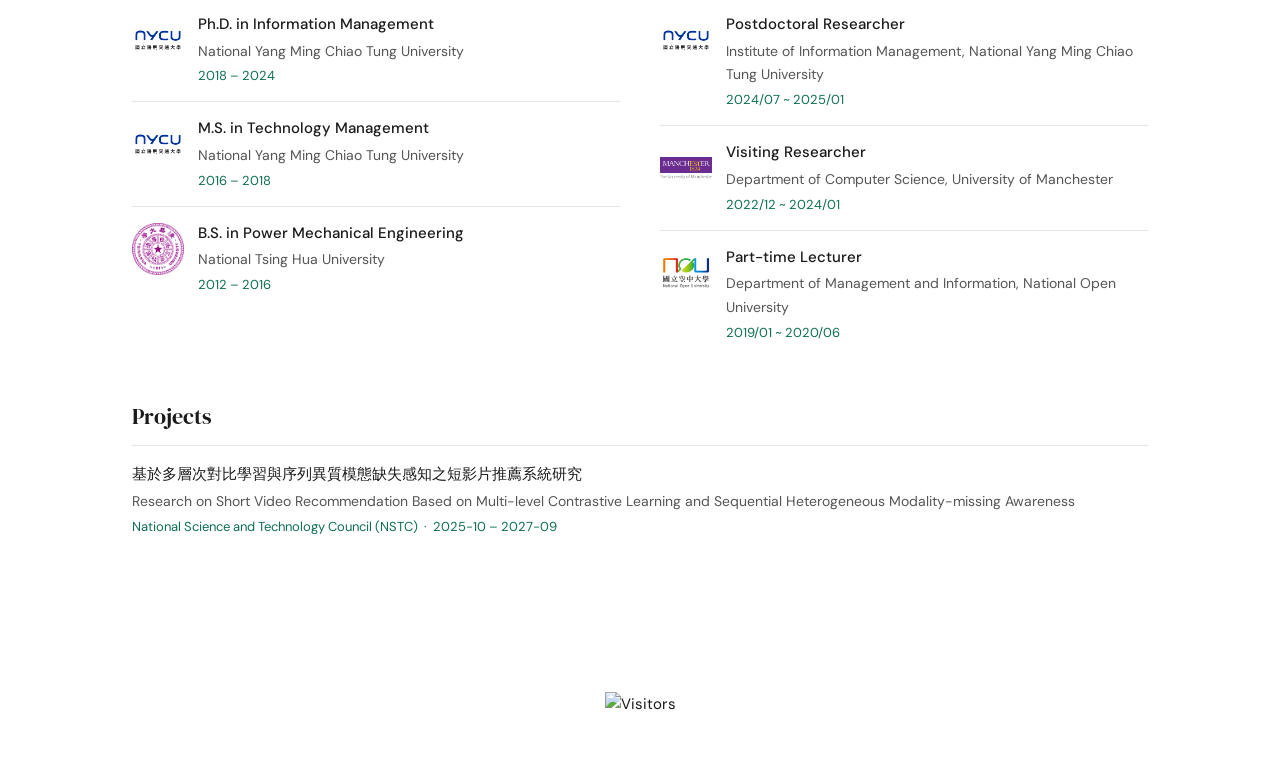
==== commit 307d8b08: "Add files via upload" ====
--- a/index.html
+++ b/index.html
@@ -68,21 +68,21 @@
 
 <div class="container">
   <div class="hero-card">
-    <div class="hero-text">
-      <h1>Yang Huang 黃揚</h1>
-      <p class="role">Assistant Professor <span style="color: var(--text-muted); font-size: 13px;">助理教授</span></p>
-      <p class="role">Department of Business Administration <span style="color: var(--text-muted); font-size: 13px;">企業管理學系</span></p>
-      <p class="role">National Chung Hsing University <span style="color: var(--text-muted); font-size: 13px;">國立中興大學</span></p>
-      <p class="email">✉ <a href="mailto:yanghuang@dragon.nchu.edu.tw">yanghuang@dragon.nchu.edu.tw</a></p>
-      <p class="email">📍 402台中市南區興大路145號 社管大樓634</p>
-    </div>
-    <div style="display: flex; flex-direction: column; align-items: center; gap: 20px; flex-shrink: 0;">
-      <img class="avatar" src="images/photo.JPG" alt="Yang Huang" onerror="this.style.display='none'" style="margin: 0;">
-      <div style="width: 160px;">
-        <div style="font-size: 12px; font-weight: 600; color: var(--green); letter-spacing: 0.06em; text-transform: uppercase; margin-bottom: 10px;">News</div>
-        <div style="max-height: 160px; overflow-y: auto; display: flex; flex-direction: column; gap: 8px; padding-right: 4px;">
-          <div style="font-size: 12px; color: var(--text-muted); line-height: 1.5;"><span style="color: var(--green); font-weight: 500;">2025.10</span><br>恭喜吳雅婷博士生榮獲教育部 115 年度博士生獎學金。</div>
-        </div>
+    <div style="display: flex; align-items: flex-start; gap: 24px; flex: 1;">
+      <img class="avatar" src="images/photo.JPG" alt="Yang Huang" onerror="this.style.display='none'" style="flex-shrink: 0;">
+      <div class="hero-text" style="flex: 1;">
+        <h1>Yang Huang 黃揚</h1>
+        <p class="role">Assistant Professor <span style="color: var(--text-muted); font-size: 13px;">助理教授</span></p>
+        <p class="role">Department of Business Administration <span style="color: var(--text-muted); font-size: 13px;">企業管理學系</span></p>
+        <p class="role">National Chung Hsing University <span style="color: var(--text-muted); font-size: 13px;">國立中興大學</span></p>
+        <p class="email">✉ <a href="mailto:yanghuang@dragon.nchu.edu.tw">yanghuang@dragon.nchu.edu.tw</a></p>
+        <p class="email">📍 402台中市南區興大路145號 社管大樓634</p>
+      </div>
+    </div>
+    <div style="flex-shrink: 0; width: 220px; border-left: 1px solid var(--border); padding-left: 28px;">
+      <div style="font-size: 12px; font-weight: 600; color: var(--green); letter-spacing: 0.06em; text-transform: uppercase; margin-bottom: 12px;">News</div>
+      <div style="max-height: 200px; overflow-y: auto; display: flex; flex-direction: column; gap: 12px; padding-right: 4px;">
+        <div style="font-size: 12.5px; color: var(--text-muted); line-height: 1.6;"><span style="color: var(--green); font-weight: 500; display: block; margin-bottom: 2px;">2025.10</span>恭喜吳雅婷博士生榮獲教育部 115 年度博士生獎學金。</div>
       </div>
     </div>
   </div>
--- a/style.css
+++ b/style.css
@@ -24,7 +24,7 @@
 
 .container { max-width: 1080px; margin: 0 auto; padding: 48px 32px 80px; }
 
-.hero-card { background: var(--bg-soft); border: 1px solid var(--border); border-radius: 14px; padding: 40px 48px; display: flex; align-items: center; gap: 48px; margin-bottom: 40px; max-width: 700px; }
+.hero-card { background: var(--bg-soft); border: 1px solid var(--border); border-radius: 14px; padding: 40px 48px; display: flex; align-items: center; gap: 48px; margin-bottom: 40px; }
 .hero-text { flex: 1; }
 .hero-text h1 { font-family: 'DM Serif Display', serif; font-size: 34px; font-weight: 400; color: var(--text); margin-bottom: 16px; }
 .hero-text .role { font-size: 15px; color: var(--text-muted); margin-bottom: 4px; }
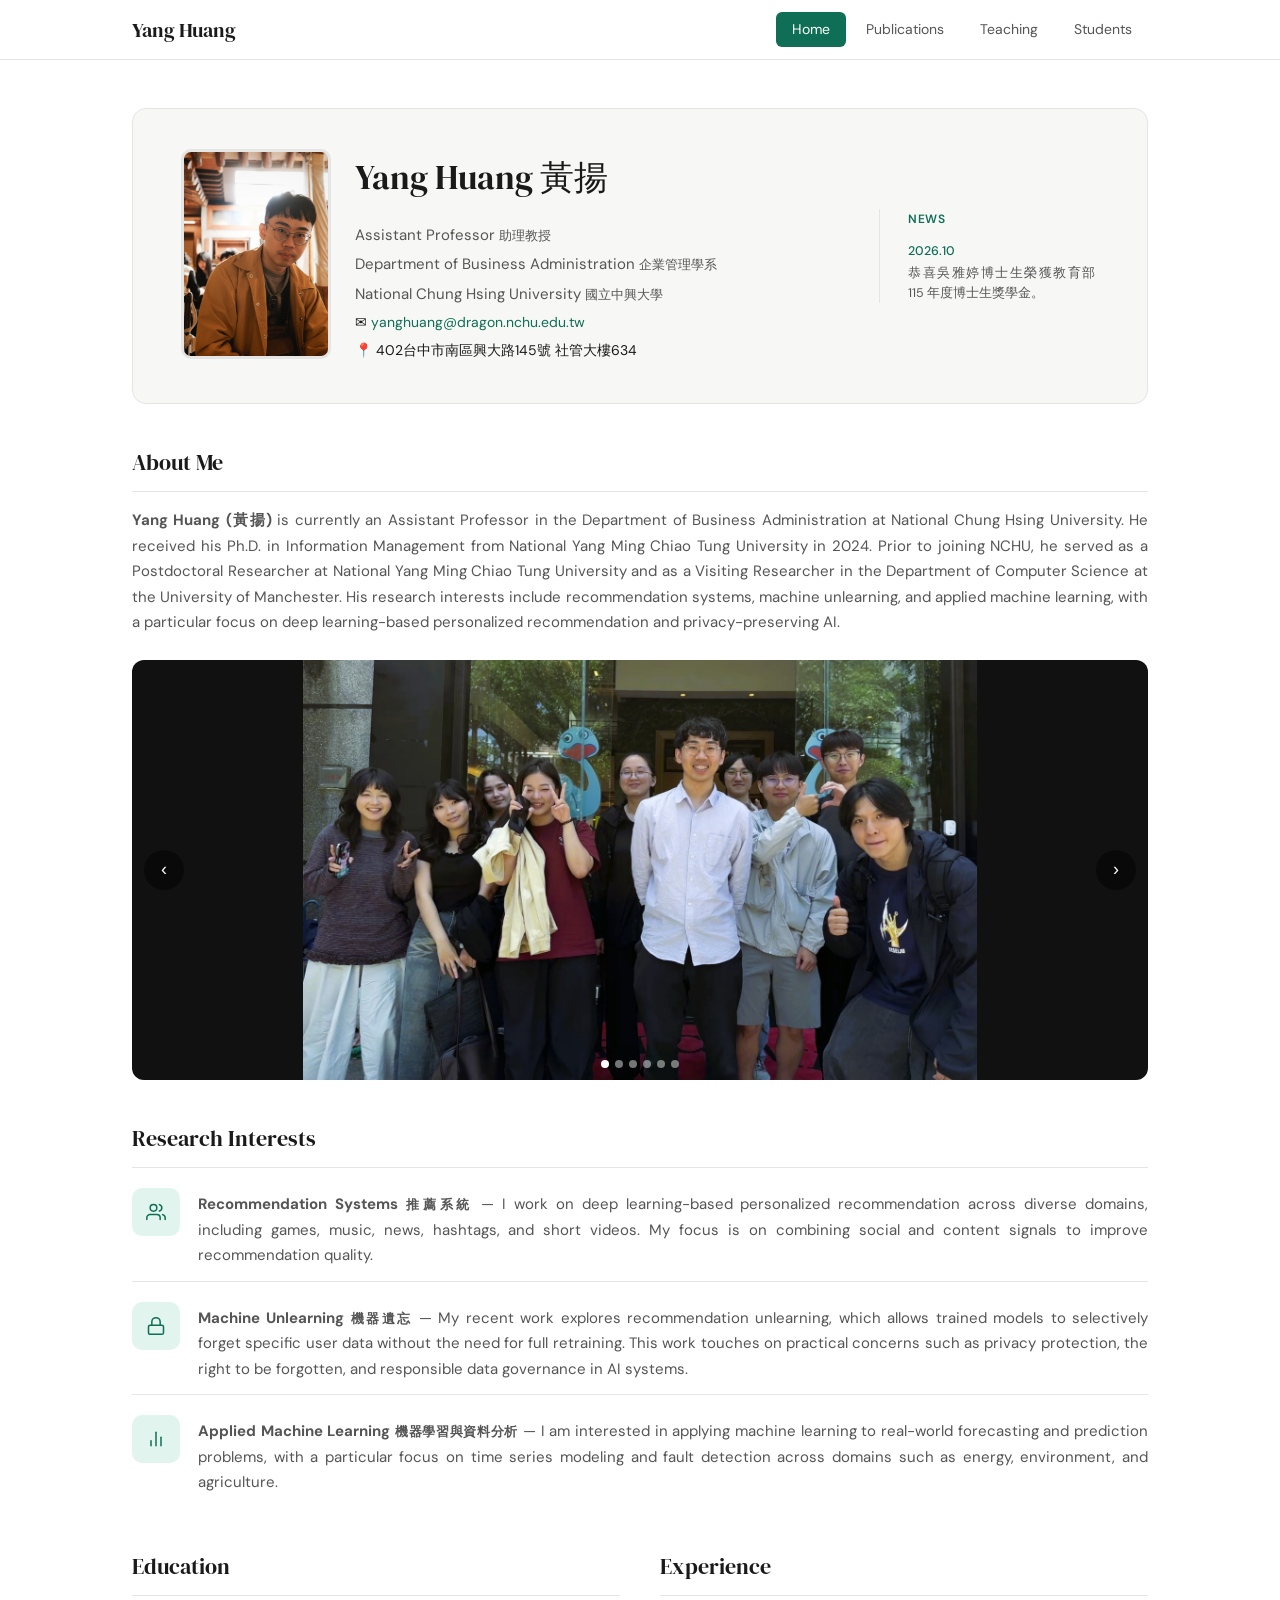
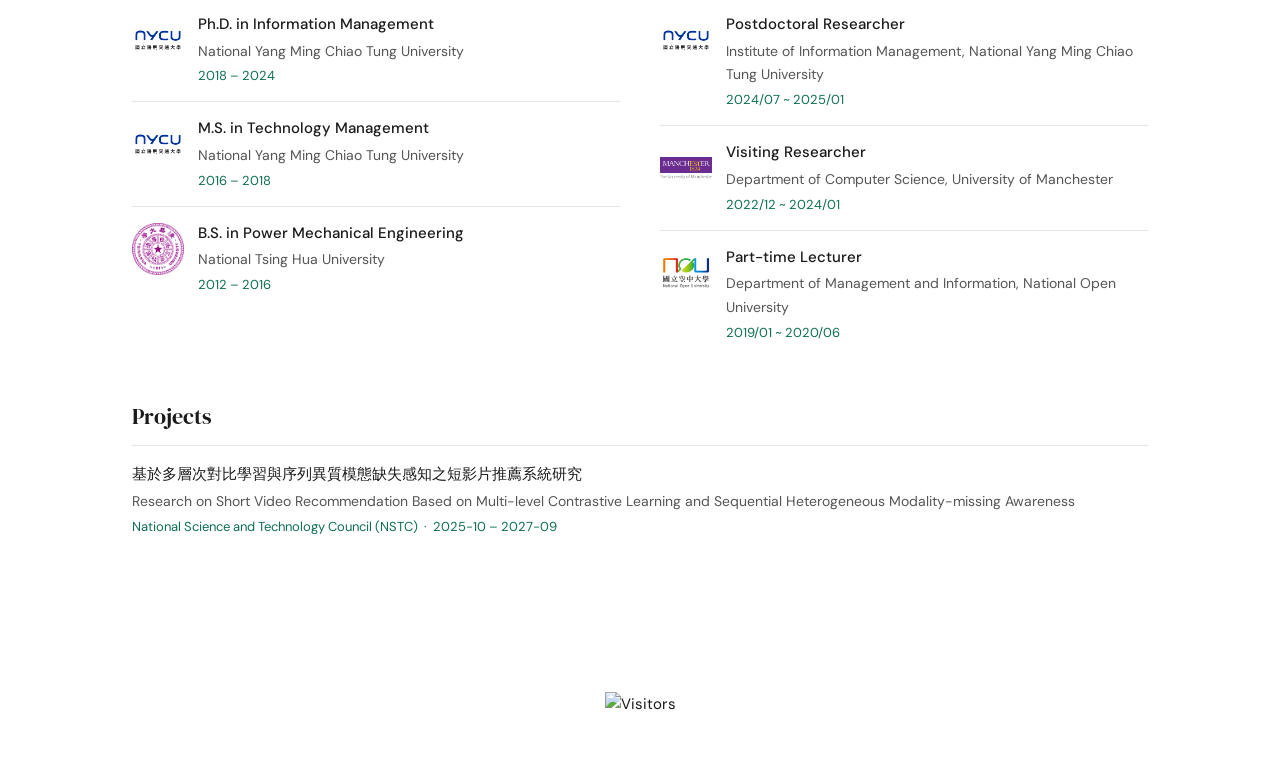
==== commit 971bc919: "Add files via upload" ====
--- a/index.html
+++ b/index.html
@@ -82,7 +82,7 @@
     <div style="flex-shrink: 0; width: 220px; border-left: 1px solid var(--border); padding-left: 28px;">
       <div style="font-size: 12px; font-weight: 600; color: var(--green); letter-spacing: 0.06em; text-transform: uppercase; margin-bottom: 12px;">News</div>
       <div style="max-height: 200px; overflow-y: auto; display: flex; flex-direction: column; gap: 12px; padding-right: 4px;">
-        <div style="font-size: 12.5px; color: var(--text-muted); line-height: 1.6;"><span style="color: var(--green); font-weight: 500; display: block; margin-bottom: 2px;">2025.10</span>恭喜吳雅婷博士生榮獲教育部 115 年度博士生獎學金。</div>
+        <div style="font-size: 12.5px; color: var(--text-muted); line-height: 1.6;"><span style="color: var(--green); font-weight: 500; display: block; margin-bottom: 2px;">2026.10</span>恭喜吳雅婷博士生榮獲教育部 115 年度博士生獎學金。</div>
       </div>
     </div>
   </div>
